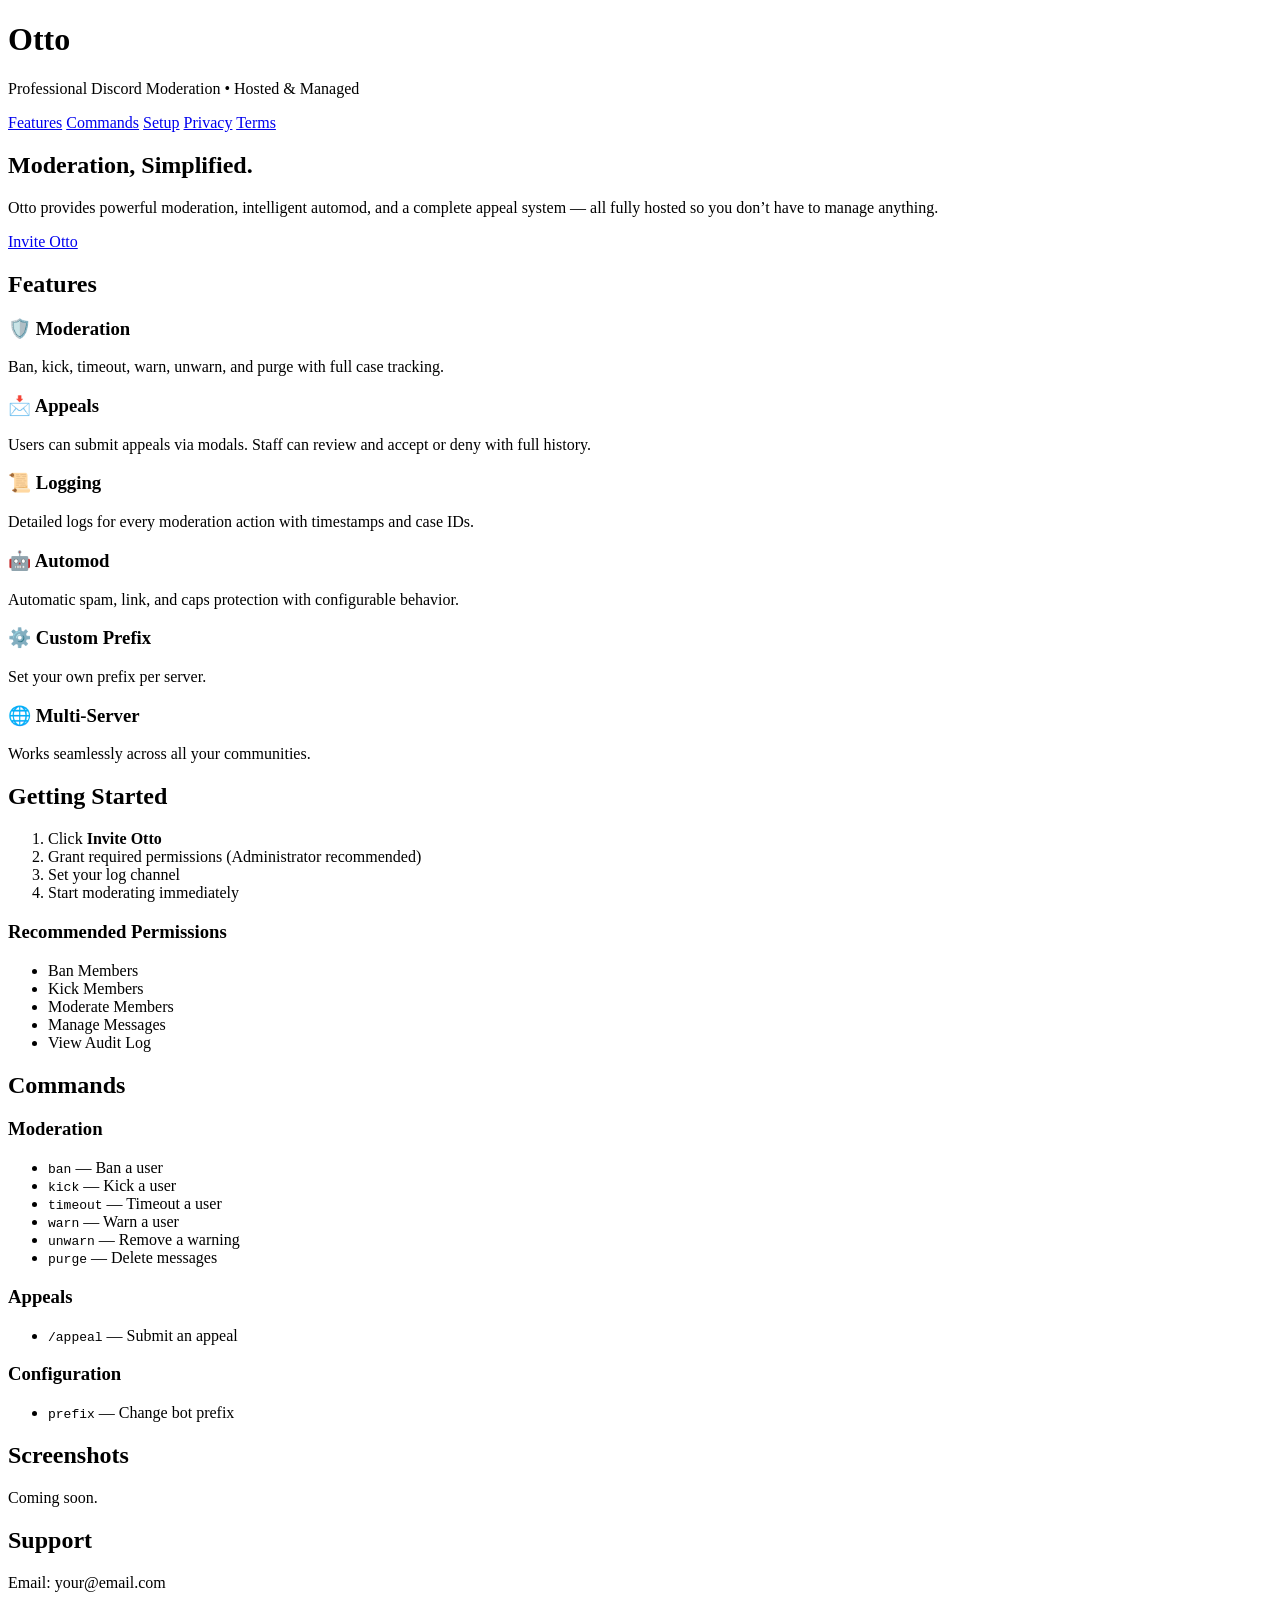
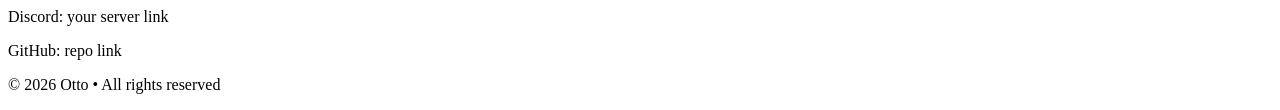
==== index.html @ 241a5aa0 "Enhance index.html with new content and structure Updated the title and description for clarity, add" ====
<!DOCTYPE html>
<html lang="en">
<head>
    <meta charset="UTF-8">
    <meta name="viewport" content="width=device-width, initial-scale=1.0">
    <title>Otto • Discord Moderation Bot</title>
    <link rel="stylesheet" href="style.css">
</head>
<body>

<header>
    <h1>Otto</h1>
    <p>Professional Discord Moderation • Hosted & Managed</p>
    <nav>
        <a href="#features">Features</a>
        <a href="#commands">Commands</a>
        <a href="#setup">Setup</a>
        <a href="privacy.html">Privacy</a>
        <a href="terms.html">Terms</a>
    </nav>
</header>

<section class="hero">
    <h2>Moderation, Simplified.</h2>
    <p>Otto provides powerful moderation, intelligent automod, and a complete appeal system — all fully hosted so you don’t have to manage anything.</p>
    
    <a class="button" href="https://discord.com/oauth2/authorize?client_id=1491919041785364631">Invite Otto</a>
</section>

<section id="features">
    <h2>Features</h2>

    <div class="grid">
        <div>
            <h3>🛡️ Moderation</h3>
            <p>Ban, kick, timeout, warn, unwarn, and purge with full case tracking.</p>
        </div>

        <div>
            <h3>📩 Appeals</h3>
            <p>Users can submit appeals via modals. Staff can review and accept or deny with full history.</p>
        </div>

        <div>
            <h3>📜 Logging</h3>
            <p>Detailed logs for every moderation action with timestamps and case IDs.</p>
        </div>

        <div>
            <h3>🤖 Automod</h3>
            <p>Automatic spam, link, and caps protection with configurable behavior.</p>
        </div>

        <div>
            <h3>⚙️ Custom Prefix</h3>
            <p>Set your own prefix per server.</p>
        </div>

        <div>
            <h3>🌐 Multi-Server</h3>
            <p>Works seamlessly across all your communities.</p>
        </div>
    </div>
</section>

<section id="setup">
    <h2>Getting Started</h2>

    <ol>
        <li>Click <strong>Invite Otto</strong></li>
        <li>Grant required permissions (Administrator recommended)</li>
        <li>Set your log channel</li>
        <li>Start moderating immediately</li>
    </ol>

    <h3>Recommended Permissions</h3>
    <ul>
        <li>Ban Members</li>
        <li>Kick Members</li>
        <li>Moderate Members</li>
        <li>Manage Messages</li>
        <li>View Audit Log</li>
    </ul>
</section>

<section id="commands">
    <h2>Commands</h2>

    <h3>Moderation</h3>
    <ul>
        <li><code>ban</code> — Ban a user</li>
        <li><code>kick</code> — Kick a user</li>
        <li><code>timeout</code> — Timeout a user</li>
        <li><code>warn</code> — Warn a user</li>
        <li><code>unwarn</code> — Remove a warning</li>
        <li><code>purge</code> — Delete messages</li>
    </ul>

    <h3>Appeals</h3>
    <ul>
        <li><code>/appeal</code> — Submit an appeal</li>
    </ul>

    <h3>Configuration</h3>
    <ul>
        <li><code>prefix</code> — Change bot prefix</li>
    </ul>
</section>

<section>
    <h2>Screenshots</h2>
    <p>Coming soon.</p>
</section>

<section>
    <h2>Support</h2>
    <p>Email: your@email.com</p>
    <p>Discord: your server link</p>
    <p>GitHub: repo link</p>
</section>

<footer>
    <p>© 2026 Otto • All rights reserved</p>
</footer>

</body>
</html>
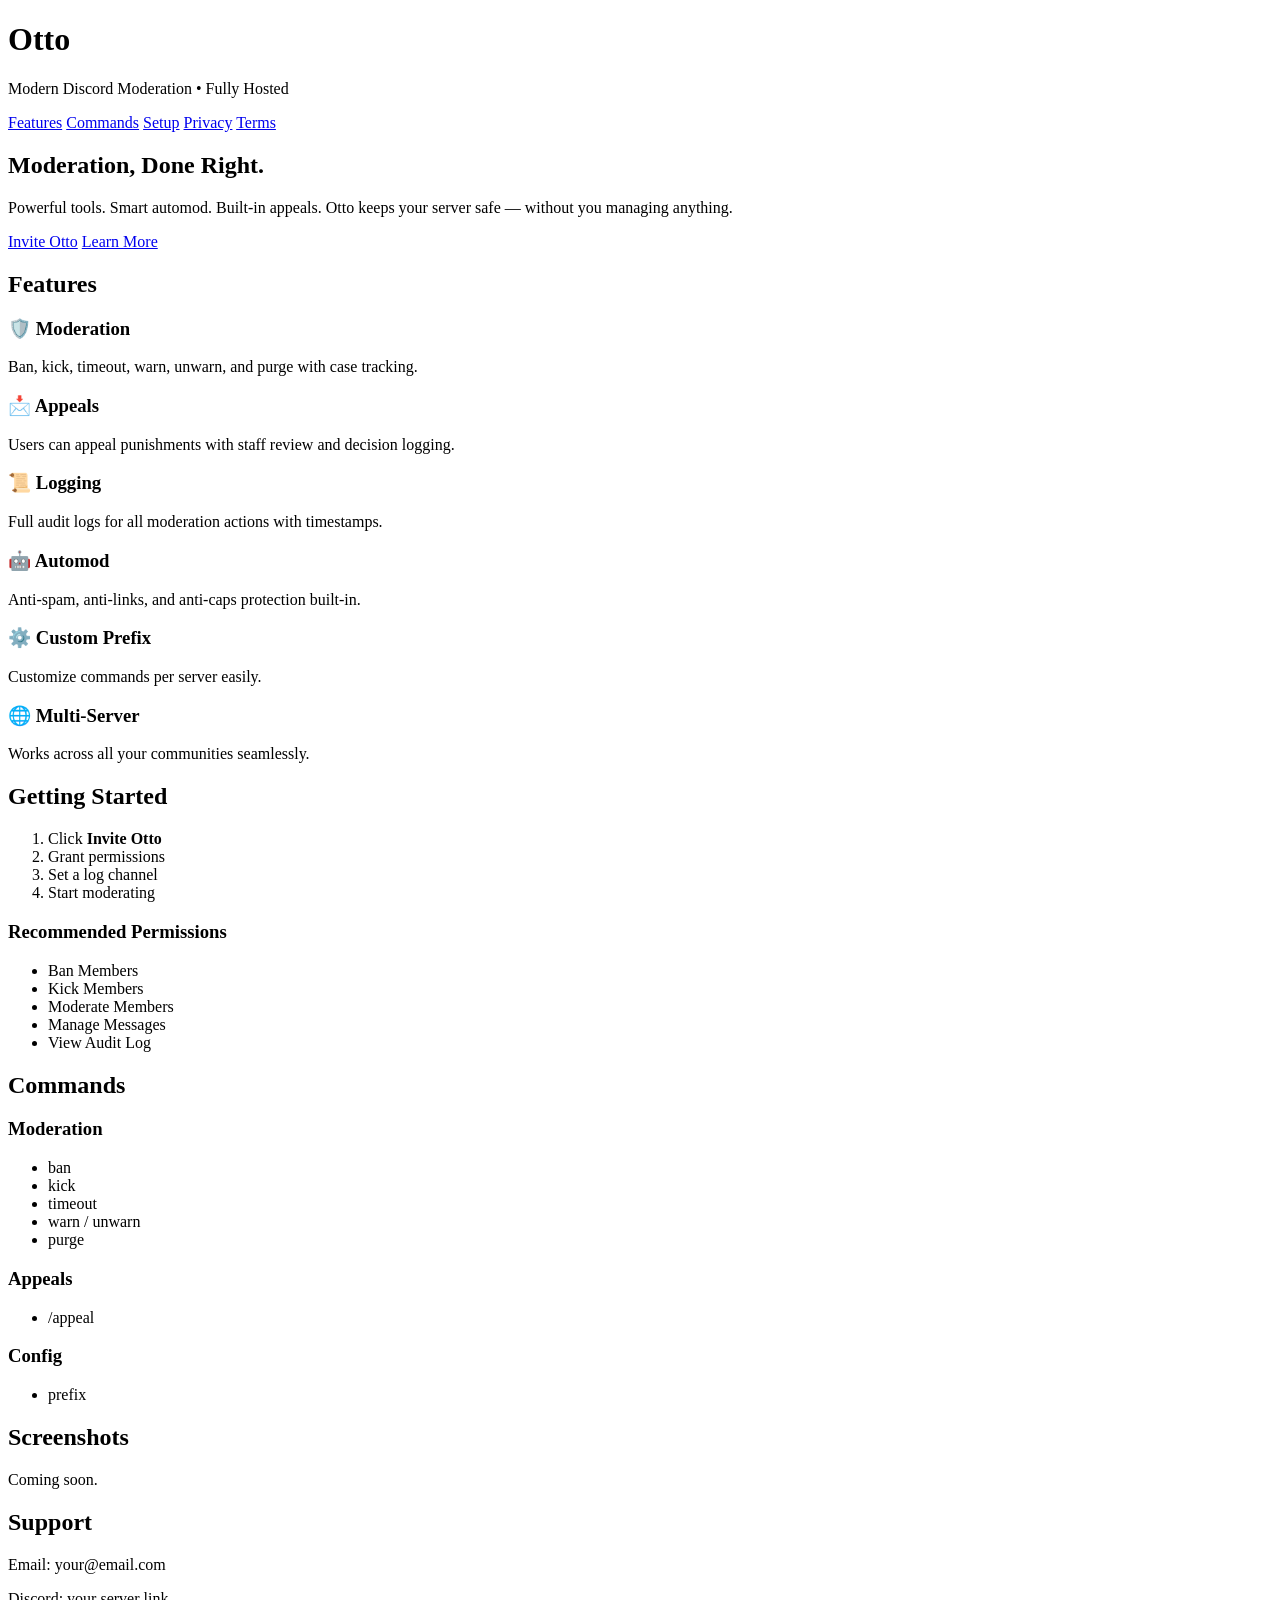
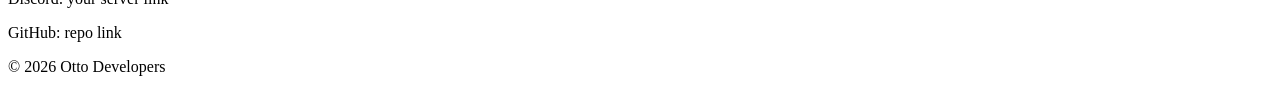
==== commit 92fa4217: "Update title and content for moderation bot" ====
--- a/index.html
+++ b/index.html
@@ -3,14 +3,18 @@
 <head>
     <meta charset="UTF-8">
     <meta name="viewport" content="width=device-width, initial-scale=1.0">
-    <title>Otto • Discord Moderation Bot</title>
+    <title>Otto • Moderation Bot</title>
     <link rel="stylesheet" href="style.css">
 </head>
 <body>
 
-<header>
+<!-- Snow Background -->
+<div class="snow" id="snow"></div>
+
+<header class="glass">
     <h1>Otto</h1>
-    <p>Professional Discord Moderation • Hosted & Managed</p>
+    <p>Modern Discord Moderation • Fully Hosted</p>
+
     <nav>
         <a href="#features">Features</a>
         <a href="#commands">Commands</a>
@@ -20,57 +24,63 @@
     </nav>
 </header>
 
-<section class="hero">
-    <h2>Moderation, Simplified.</h2>
-    <p>Otto provides powerful moderation, intelligent automod, and a complete appeal system — all fully hosted so you don’t have to manage anything.</p>
-    
-    <a class="button" href="https://discord.com/oauth2/authorize?client_id=1491919041785364631">Invite Otto</a>
+<section class="hero glass">
+    <h2>Moderation, Done Right.</h2>
+    <p>
+        Powerful tools. Smart automod. Built-in appeals.
+        Otto keeps your server safe — without you managing anything.
+    </p>
+
+    <div class="buttons">
+        <a class="btn primary" href="YOUR_INVITE_LINK">Invite Otto</a>
+        <a class="btn secondary" href="#features">Learn More</a>
+    </div>
 </section>
 
-<section id="features">
+<section id="features" class="glass">
     <h2>Features</h2>
 
     <div class="grid">
-        <div>
+        <div class="card">
             <h3>🛡️ Moderation</h3>
-            <p>Ban, kick, timeout, warn, unwarn, and purge with full case tracking.</p>
+            <p>Ban, kick, timeout, warn, unwarn, and purge with case tracking.</p>
         </div>
 
-        <div>
+        <div class="card">
             <h3>📩 Appeals</h3>
-            <p>Users can submit appeals via modals. Staff can review and accept or deny with full history.</p>
+            <p>Users can appeal punishments with staff review and decision logging.</p>
         </div>
 
-        <div>
+        <div class="card">
             <h3>📜 Logging</h3>
-            <p>Detailed logs for every moderation action with timestamps and case IDs.</p>
+            <p>Full audit logs for all moderation actions with timestamps.</p>
         </div>
 
-        <div>
+        <div class="card">
             <h3>🤖 Automod</h3>
-            <p>Automatic spam, link, and caps protection with configurable behavior.</p>
+            <p>Anti-spam, anti-links, and anti-caps protection built-in.</p>
         </div>
 
-        <div>
+        <div class="card">
             <h3>⚙️ Custom Prefix</h3>
-            <p>Set your own prefix per server.</p>
+            <p>Customize commands per server easily.</p>
         </div>
 
-        <div>
+        <div class="card">
             <h3>🌐 Multi-Server</h3>
-            <p>Works seamlessly across all your communities.</p>
+            <p>Works across all your communities seamlessly.</p>
         </div>
     </div>
 </section>
 
-<section id="setup">
+<section id="setup" class="glass">
     <h2>Getting Started</h2>
 
     <ol>
         <li>Click <strong>Invite Otto</strong></li>
-        <li>Grant required permissions (Administrator recommended)</li>
-        <li>Set your log channel</li>
-        <li>Start moderating immediately</li>
+        <li>Grant permissions</li>
+        <li>Set a log channel</li>
+        <li>Start moderating</li>
     </ol>
 
     <h3>Recommended Permissions</h3>
@@ -83,45 +93,67 @@
     </ul>
 </section>
 
-<section id="commands">
+<section id="commands" class="glass">
     <h2>Commands</h2>
 
-    <h3>Moderation</h3>
-    <ul>
-        <li><code>ban</code> — Ban a user</li>
-        <li><code>kick</code> — Kick a user</li>
-        <li><code>timeout</code> — Timeout a user</li>
-        <li><code>warn</code> — Warn a user</li>
-        <li><code>unwarn</code> — Remove a warning</li>
-        <li><code>purge</code> — Delete messages</li>
-    </ul>
+    <div class="grid">
+        <div class="card">
+            <h3>Moderation</h3>
+            <ul>
+                <li>ban</li>
+                <li>kick</li>
+                <li>timeout</li>
+                <li>warn / unwarn</li>
+                <li>purge</li>
+            </ul>
+        </div>
 
-    <h3>Appeals</h3>
-    <ul>
-        <li><code>/appeal</code> — Submit an appeal</li>
-    </ul>
+        <div class="card">
+            <h3>Appeals</h3>
+            <ul>
+                <li>/appeal</li>
+            </ul>
+        </div>
 
-    <h3>Configuration</h3>
-    <ul>
-        <li><code>prefix</code> — Change bot prefix</li>
-    </ul>
+        <div class="card">
+            <h3>Config</h3>
+            <ul>
+                <li>prefix</li>
+            </ul>
+        </div>
+    </div>
 </section>
 
-<section>
+<section class="glass">
     <h2>Screenshots</h2>
     <p>Coming soon.</p>
 </section>
 
-<section>
+<section class="glass">
     <h2>Support</h2>
     <p>Email: your@email.com</p>
     <p>Discord: your server link</p>
     <p>GitHub: repo link</p>
 </section>
 
-<footer>
-    <p>© 2026 Otto • All rights reserved</p>
+<footer class="glass">
+    <p>© 2026 Otto Developers</p>
 </footer>
+
+<!-- Snow Script -->
+<script>
+const snowContainer = document.getElementById("snow");
+
+for (let i = 0; i < 100; i++) {
+    const snowflake = document.createElement("span");
+
+    snowflake.style.left = Math.random() * 100 + "vw";
+    snowflake.style.animationDuration = (5 + Math.random() * 5) + "s";
+    snowflake.style.opacity = Math.random();
+
+    snowContainer.appendChild(snowflake);
+}
+</script>
 
 </body>
 </html>
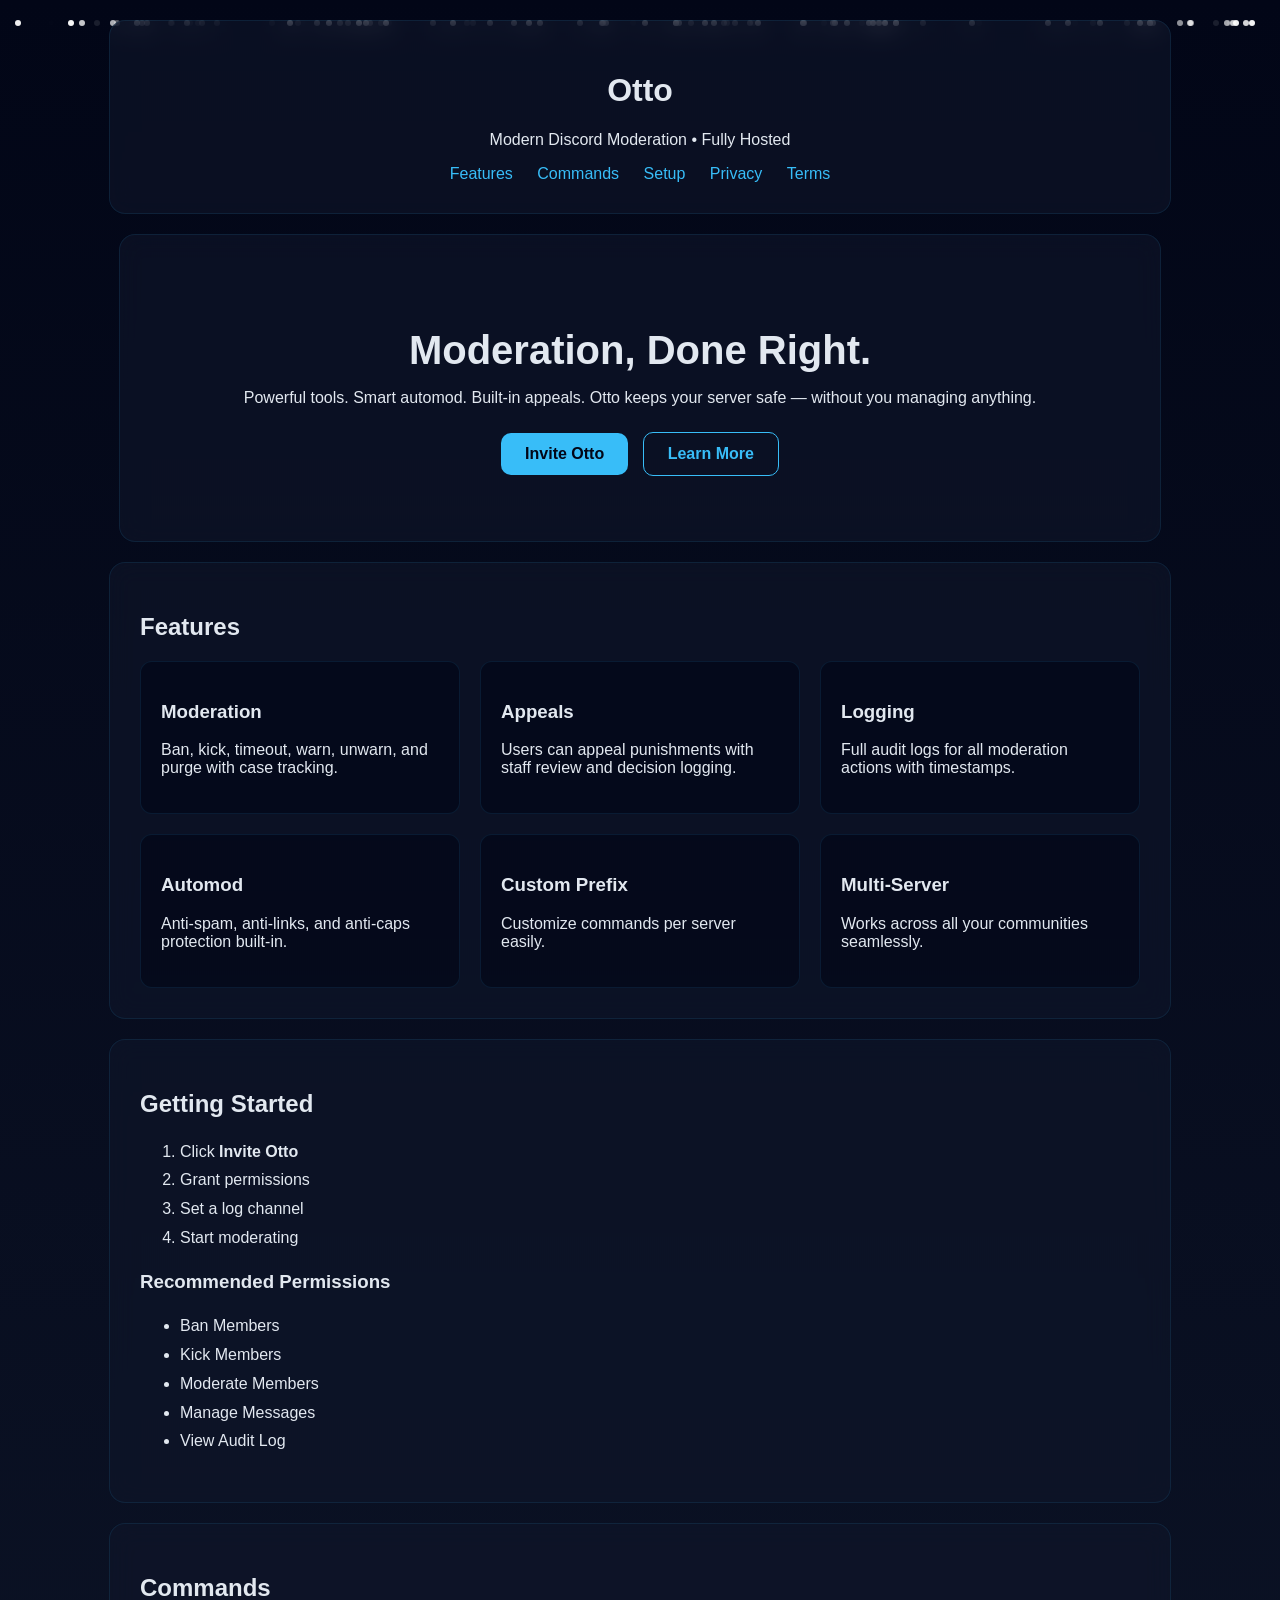
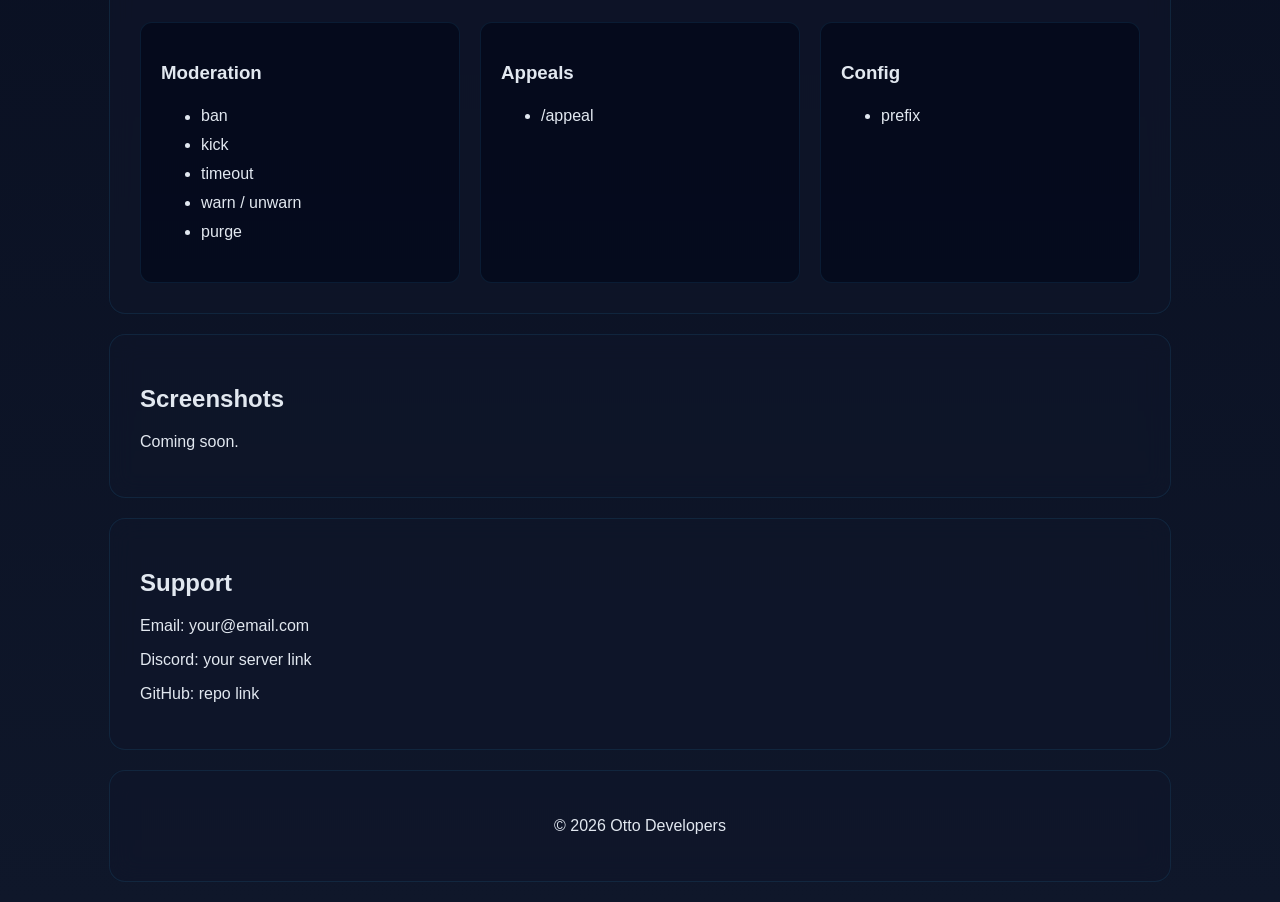
==== commit 11404e1b: "Remove emojis from feature headings in index.html" ====
--- a/index.html
+++ b/index.html
@@ -42,32 +42,32 @@
 
     <div class="grid">
         <div class="card">
-            <h3>🛡️ Moderation</h3>
+            <h3>Moderation</h3>
             <p>Ban, kick, timeout, warn, unwarn, and purge with case tracking.</p>
         </div>
 
         <div class="card">
-            <h3>📩 Appeals</h3>
+            <h3>Appeals</h3>
             <p>Users can appeal punishments with staff review and decision logging.</p>
         </div>
 
         <div class="card">
-            <h3>📜 Logging</h3>
+            <h3>Logging</h3>
             <p>Full audit logs for all moderation actions with timestamps.</p>
         </div>
 
         <div class="card">
-            <h3>🤖 Automod</h3>
+            <h3>Automod</h3>
             <p>Anti-spam, anti-links, and anti-caps protection built-in.</p>
         </div>
 
         <div class="card">
-            <h3>⚙️ Custom Prefix</h3>
+            <h3>Custom Prefix</h3>
             <p>Customize commands per server easily.</p>
         </div>
 
         <div class="card">
-            <h3>🌐 Multi-Server</h3>
+            <h3>Multi-Server</h3>
             <p>Works across all your communities seamlessly.</p>
         </div>
     </div>
--- a/style.css
+++ b/style.css
@@ -0,0 +1,127 @@
+/* Base */
+body {
+    margin: 0;
+    font-family: 'Segoe UI', sans-serif;
+    background: linear-gradient(to bottom, #020617, #0f172a);
+    color: #e2e8f0;
+    overflow-x: hidden;
+}
+
+/* Snow */
+.snow {
+    position: fixed;
+    width: 100%;
+    height: 100%;
+    z-index: 0;
+    pointer-events: none;
+}
+
+.snow span {
+    position: absolute;
+    width: 6px;
+    height: 6px;
+    background: white;
+    border-radius: 50%;
+    animation: fall linear infinite;
+}
+
+@keyframes fall {
+    0% {
+        transform: translateY(-10px);
+        opacity: 0;
+    }
+    10% { opacity: 1; }
+    100% {
+        transform: translateY(100vh);
+        opacity: 0;
+    }
+}
+
+/* Glass effect */
+.glass {
+    backdrop-filter: blur(12px);
+    background: rgba(15, 23, 42, 0.6);
+    border: 1px solid rgba(56, 189, 248, 0.1);
+    border-radius: 16px;
+    margin: 20px auto;
+    padding: 30px;
+    max-width: 1000px;
+    position: relative;
+    z-index: 1;
+}
+
+/* Header */
+header {
+    text-align: center;
+}
+
+nav {
+    margin-top: 10px;
+}
+
+nav a {
+    margin: 0 10px;
+    color: #38bdf8;
+    text-decoration: none;
+    font-weight: 500;
+}
+
+/* Hero */
+.hero {
+    text-align: center;
+    padding: 60px 20px;
+}
+
+.hero h2 {
+    font-size: 2.5em;
+    margin-bottom: 10px;
+}
+
+/* Buttons */
+.buttons {
+    margin-top: 20px;
+}
+
+.btn {
+    padding: 12px 24px;
+    border-radius: 10px;
+    text-decoration: none;
+    margin: 5px;
+    display: inline-block;
+    font-weight: bold;
+}
+
+.primary {
+    background: #38bdf8;
+    color: #020617;
+}
+
+.secondary {
+    border: 1px solid #38bdf8;
+    color: #38bdf8;
+}
+
+/* Grid */
+.grid {
+    display: grid;
+    grid-template-columns: repeat(auto-fit, minmax(250px, 1fr));
+    gap: 20px;
+}
+
+/* Cards */
+.card {
+    background: rgba(2, 6, 23, 0.6);
+    padding: 20px;
+    border-radius: 12px;
+    border: 1px solid rgba(56, 189, 248, 0.1);
+}
+
+/* Lists */
+ul, ol {
+    line-height: 1.8;
+}
+
+/* Footer */
+footer {
+    text-align: center;
+}
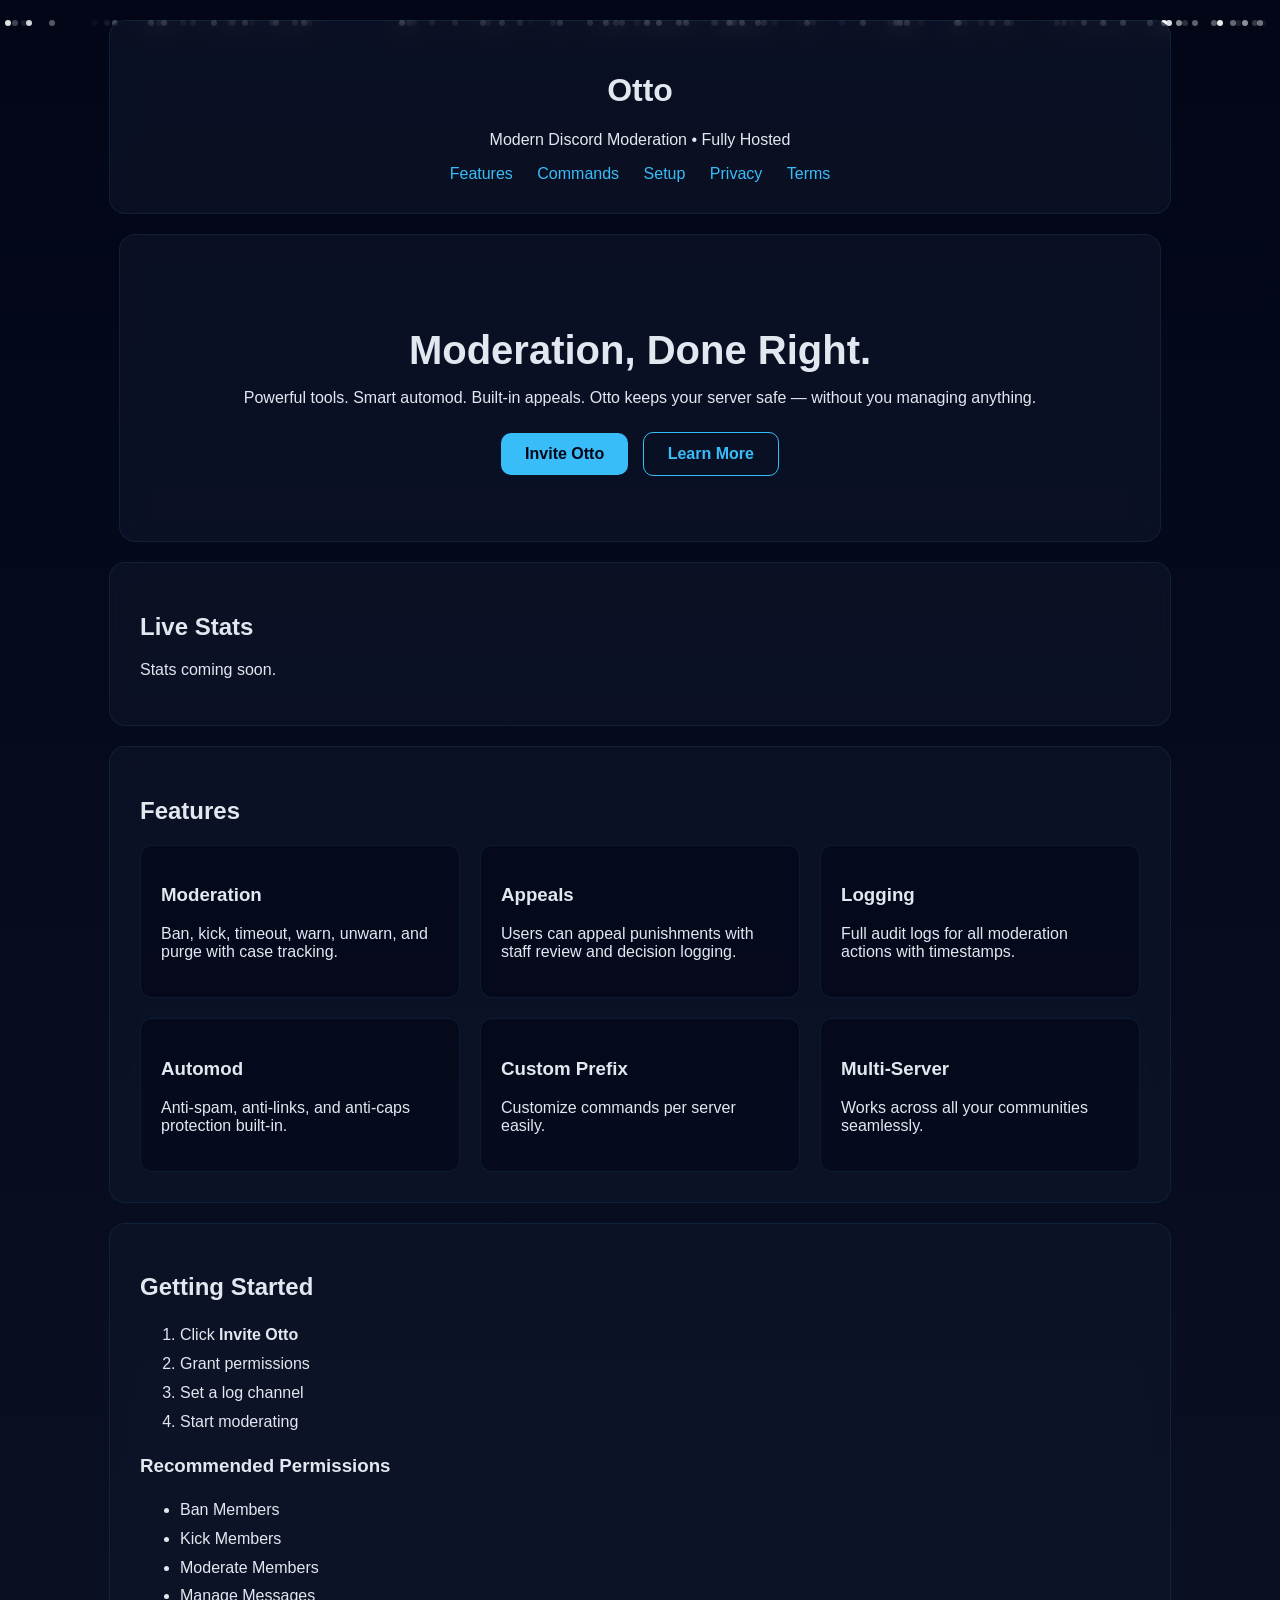
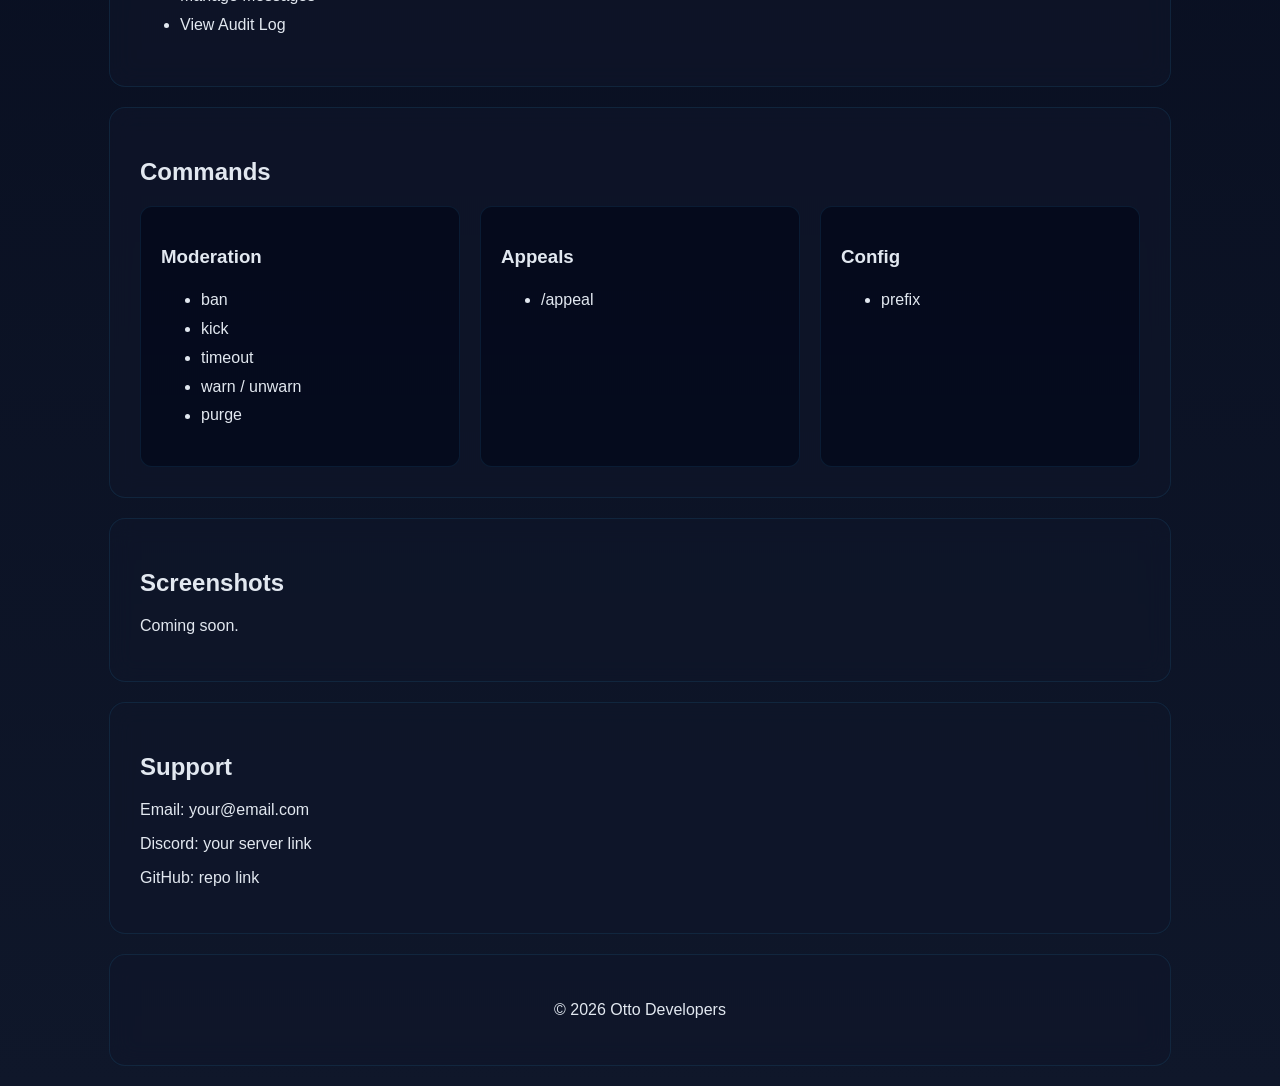
==== commit 4cbc46e4: "Update invite link and add live stats section" ====
--- a/index.html
+++ b/index.html
@@ -32,9 +32,14 @@
     </p>
 
     <div class="buttons">
-        <a class="btn primary" href="YOUR_INVITE_LINK">Invite Otto</a>
+        <a class="btn primary" href="https://discord.com/oauth2/authorize?client_id=1491919041785364631">Invite Otto</a>
         <a class="btn secondary" href="#features">Learn More</a>
     </div>
+</section>
+
+<section class="glass stats">
+    <h2>Live Stats</h2>
+    <p>Stats coming soon.</p>
 </section>
 
 <section id="features" class="glass">
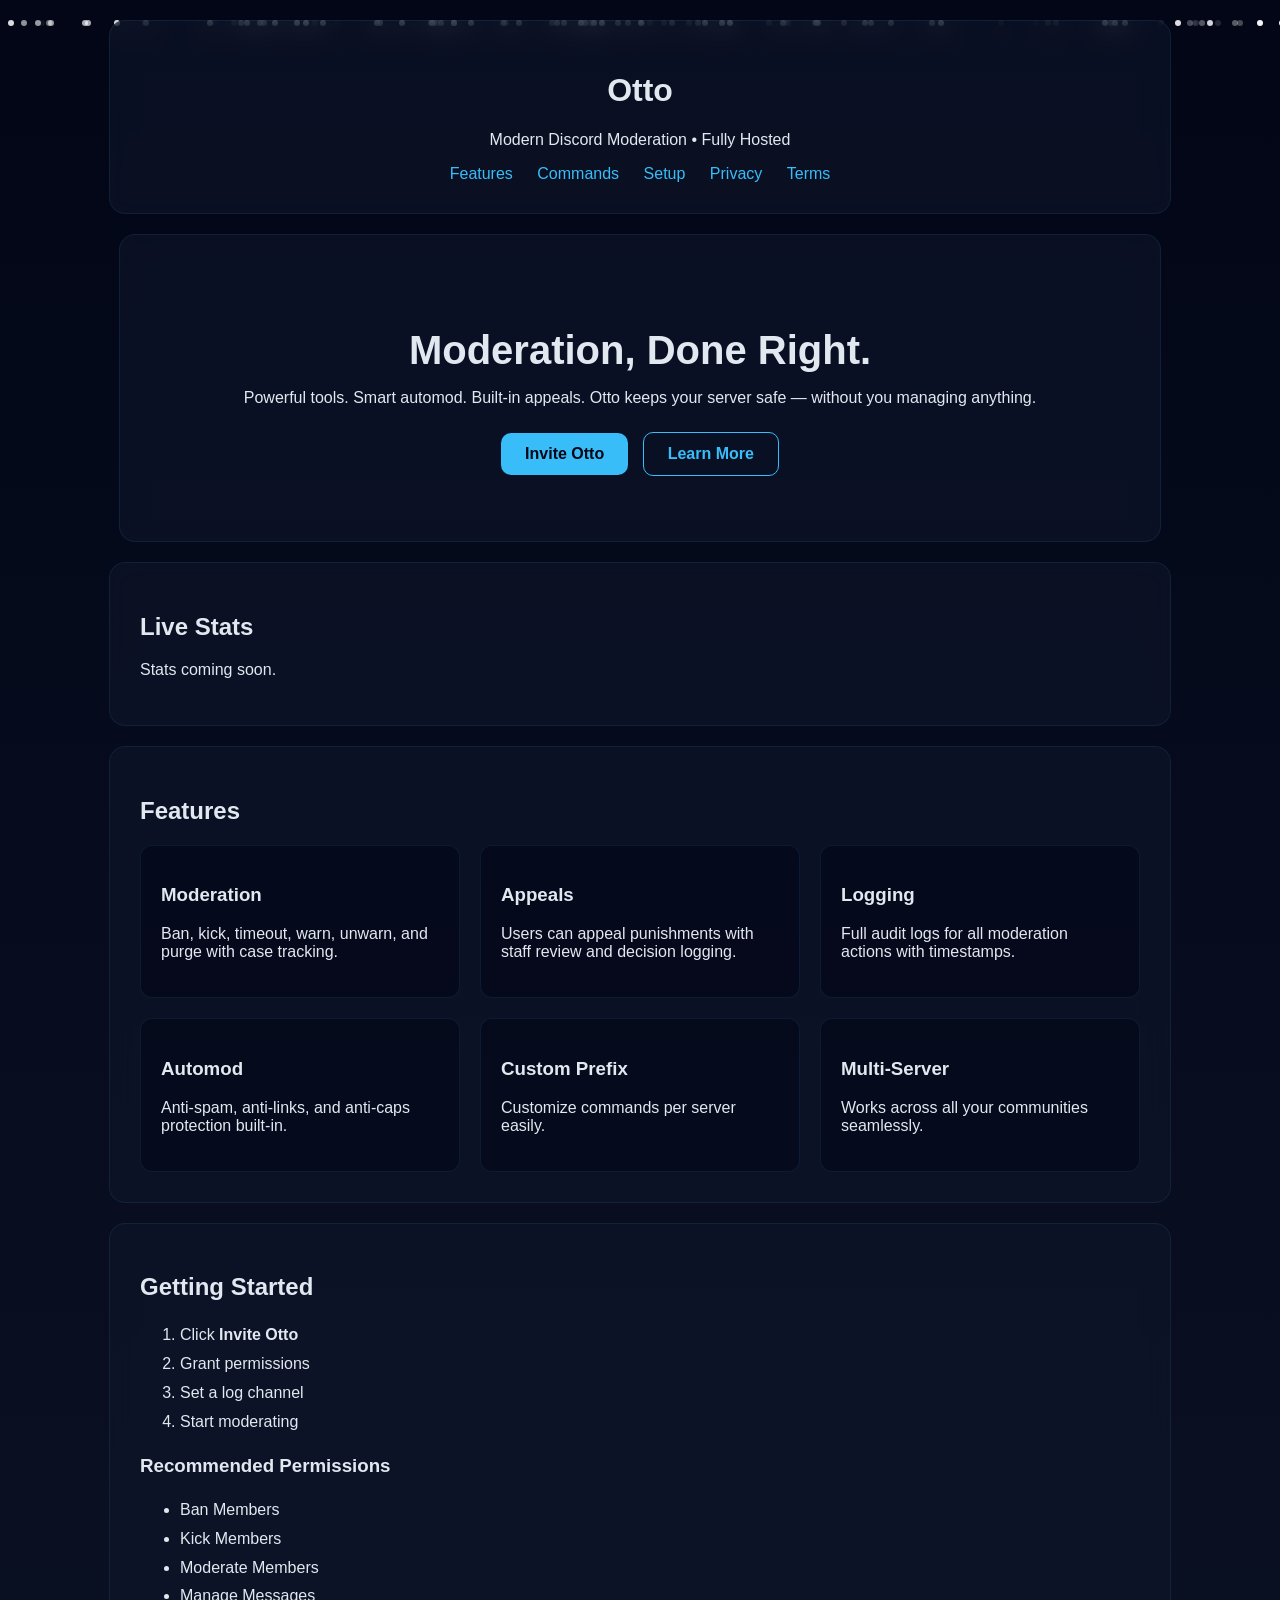
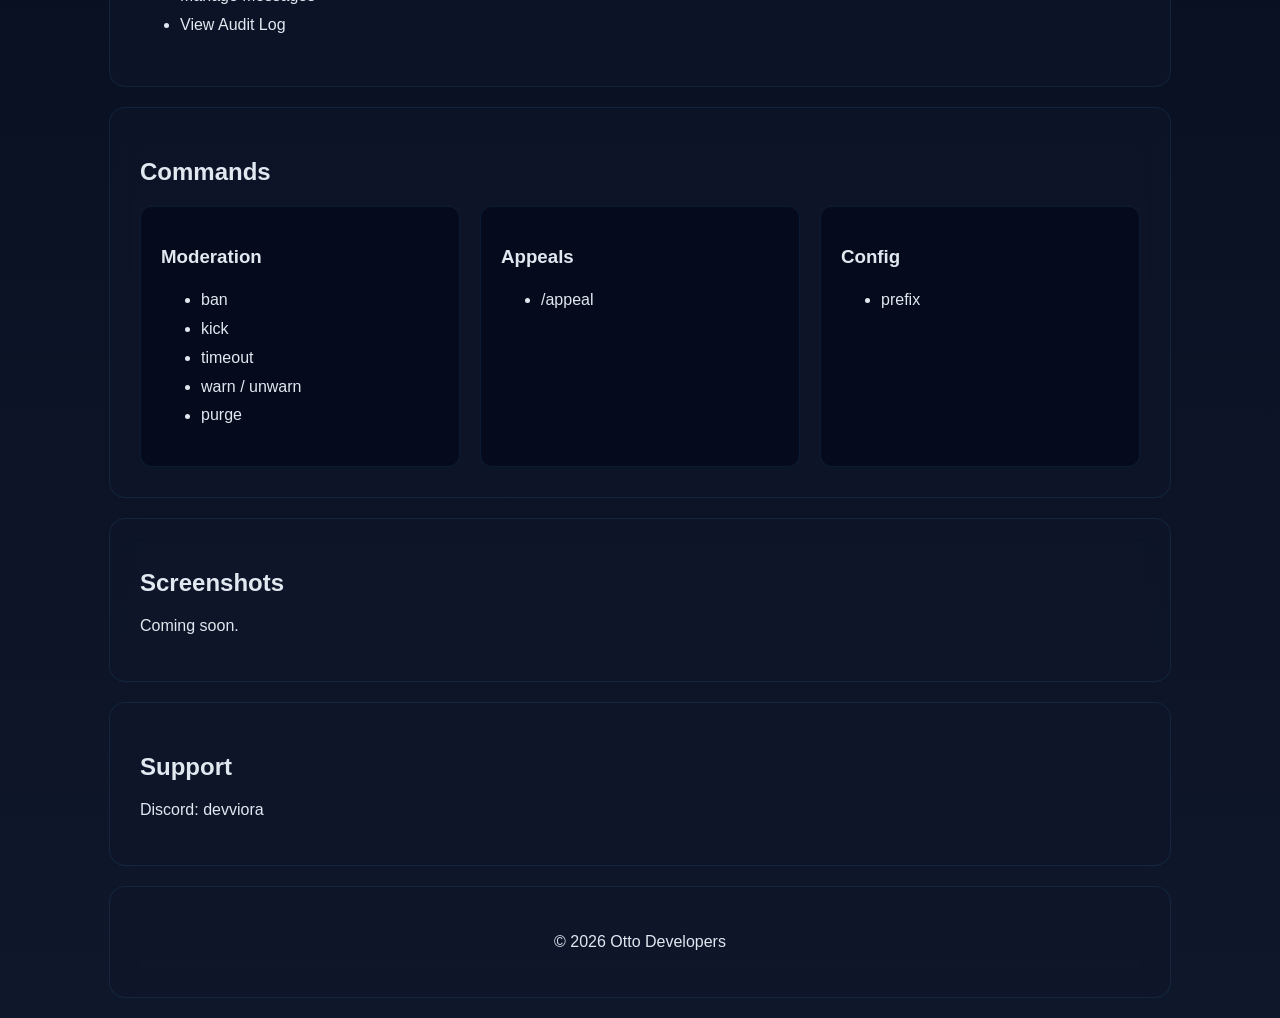
==== commit ba61efd3: "Modify support section contact details Updated contact information in the support section." ====
--- a/index.html
+++ b/index.html
@@ -136,9 +136,7 @@
 
 <section class="glass">
     <h2>Support</h2>
-    <p>Email: your@email.com</p>
-    <p>Discord: your server link</p>
-    <p>GitHub: repo link</p>
+    <p>Discord: devviora</p>
 </section>
 
 <footer class="glass">
